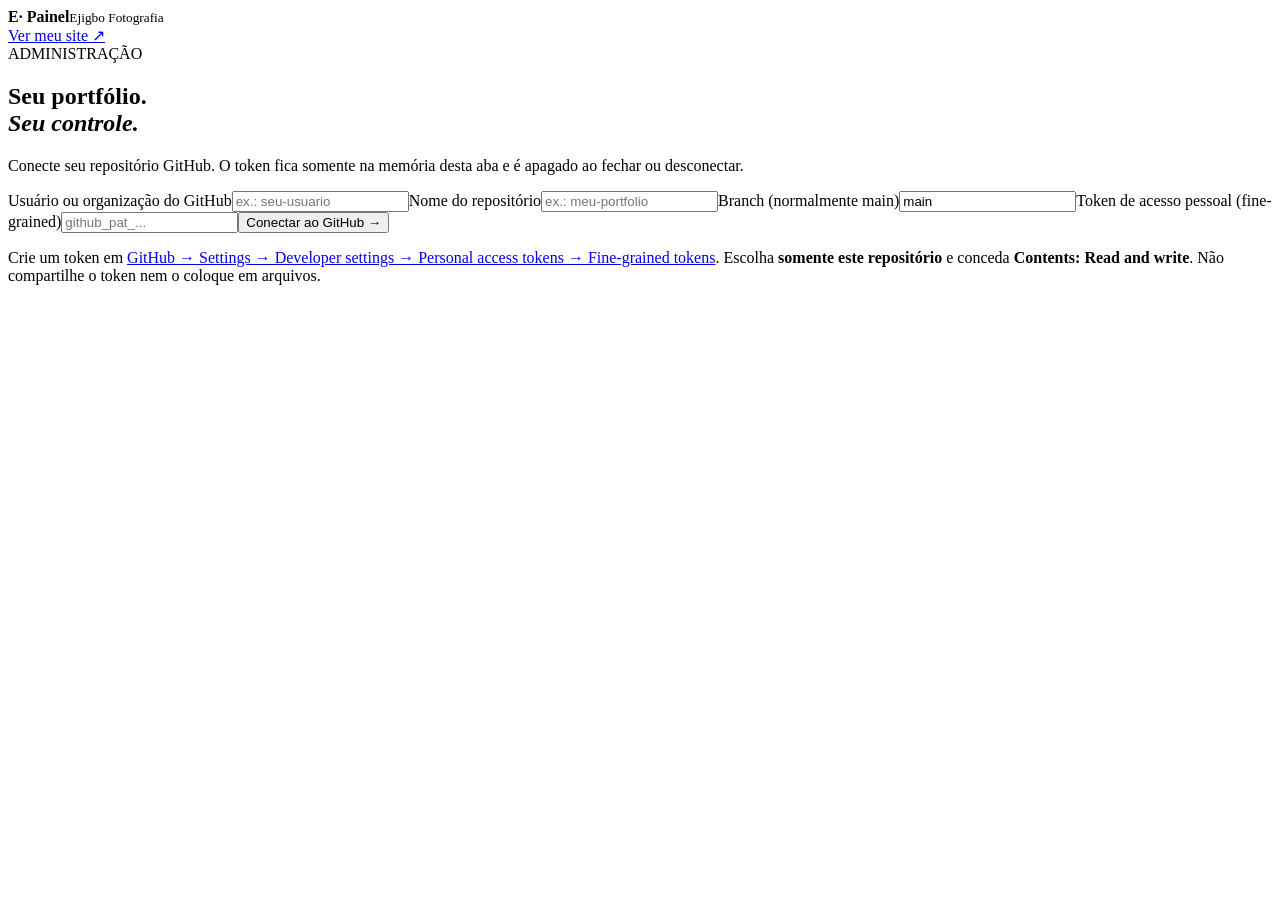
==== admin.html @ 43c0d75b "Add files via upload" ====
<!doctype html><html lang="pt-BR"><head><meta charset="utf-8"><meta name="viewport" content="width=device-width,initial-scale=1"><meta name="robots" content="noindex,nofollow"><title>Painel — Ejigbo Fotografia</title><link rel="stylesheet" href="assets/painel.css"></head><body><header class="top"><div><b>E<span>·</span> Painel</b><small>Ejigbo Fotografia</small></div><a href="./" target="_blank" rel="noopener noreferrer">Ver meu site ↗</a></header><main><section class="login" id="login"><div class="eyebrow">ADMINISTRAÇÃO</div><h1>Seu portfólio.<br><em>Seu controle.</em></h1><p>Conecte seu repositório GitHub. O token fica somente na memória desta aba e é apagado ao fechar ou desconectar.</p><form id="login-form"><label>Usuário ou organização do GitHub<input id="owner" placeholder="ex.: seu-usuario" required autocomplete="off" spellcheck="false"></label><label>Nome do repositório<input id="repo" placeholder="ex.: meu-portfolio" required autocomplete="off" spellcheck="false"></label><label>Branch (normalmente main)<input id="branch" value="main" required autocomplete="off" spellcheck="false"></label><label>Token de acesso pessoal (fine-grained)<input id="token" type="password" required placeholder="github_pat_..." autocomplete="off"></label><button class="primary" type="submit">Conectar ao GitHub →</button></form><p class="tip">Crie um token em <a href="https://github.com/settings/personal-access-tokens/new" target="_blank" rel="noopener noreferrer">GitHub → Settings → Developer settings → Personal access tokens → Fine-grained tokens</a>. Escolha <strong>somente este repositório</strong> e conceda <strong>Contents: Read and write</strong>. Não compartilhe o token nem o coloque em arquivos.</p></section>
<section id="panel" hidden><div class="head"><div><div class="eyebrow">PAINEL DE PUBLICAÇÃO</div><h1>Meu estúdio<span>.</span></h1><p id="repo-label"></p></div><button id="disconnect" class="secondary">Desconectar</button></div><div id="status" aria-live="polite"></div><nav class="tabs" aria-label="Seções do painel"><button type="button" class="active" data-tab="general">Página inicial</button><button type="button" data-tab="about">Quem sou</button><button type="button" data-tab="services">Serviços</button><button type="button" data-tab="contact">Contatos</button><button type="button" data-tab="photos">Fotografias</button></nav><form id="site-form"><section class="tab" data-section="general"><h2>Identidade e página inicial</h2><div class="fields"><label>Nome do estúdio<input name="studio"></label><label>Frase de assinatura<input name="tagline"></label><label>Título da capa<textarea name="hero_title" rows="2"></textarea></label><label>Texto da capa<textarea name="hero_text" rows="3"></textarea></label><label>Título da introdução<input name="intro_title"></label><label>Texto da introdução<textarea name="intro_text" rows="3"></textarea></label></div><label class="filelabel">Foto de capa <input type="file" id="hero-upload" accept="image/jpeg,image/png,image/webp"></label><div id="hero-current" class="preview"></div><button class="secondary" id="remove-hero" type="button">Remover seleção de capa</button></section>
<section class="tab" data-section="about" hidden><h2>Quem sou</h2><div class="fields"><label>Título<input name="about_title"></label><label>Minha biografia<textarea name="about_text" rows="9"></textarea></label></div><label class="filelabel">Meu retrato <input type="file" id="about-upload" accept="image/jpeg,image/png,image/webp"></label><div id="about-current" class="preview"></div><button class="secondary" id="remove-about" type="button">Remover retrato</button></section>
<section class="tab" data-section="services" hidden><h2>Serviços fotográficos</h2><label>Título da seção<input name="services_title"></label><div id="services-fields"></div></section>
<section class="tab" data-section="contact" hidden><h2>Contato e redes sociais</h2><div class="fields"><label>Cidade e local de atendimento<input name="location"></label><label>Telefone (com DDD)<input name="phone" placeholder="(21) 99999-9999"></label><label>WhatsApp com DDD e país<input name="whatsapp" placeholder="5521999999999"></label><label>Instagram (usuário ou URL)<input name="instagram" placeholder="@seuinstagram"></label><label>E-mail profissional<input name="email" type="email"></label></div></section>
<section class="tab" data-section="photos" hidden><h2>Adicionar fotografias</h2><p class="hint">Use JPG, PNG ou WebP. As imagens são reduzidas antes da publicação para carregar mais rápido. As fotos publicadas ficam visíveis ao público.</p><div class="fields"><label>Selecione as fotografias<input type="file" id="photo-files" accept="image/jpeg,image/png,image/webp" multiple></label><label>Categoria<input id="photo-category" placeholder="Ex.: Ensaios, Eventos, Cultura"></label><label>Título (opcional)<input id="photo-title" placeholder="Ex.: Retratos em luz natural"></label><label>Legenda (opcional)<input id="photo-caption"></label></div><button class="primary" type="button" id="upload-photos">Enviar fotografias ao GitHub</button><p class="hint">Cada imagem cria uma publicação no repositório. Após enviar, clique em “Publicar alterações” para atualizar a galeria.</p><h2 class="space">Gerenciar portfólio</h2><div id="photo-list"></div></section>
<div class="save"><p>As alterações só aparecem no site depois de publicar. A atualização do GitHub Pages pode levar alguns minutos.</p><button class="primary" type="submit" id="save">Publicar alterações →</button></div></form></section></main><script src="assets/painel.js" defer></script></body></html>
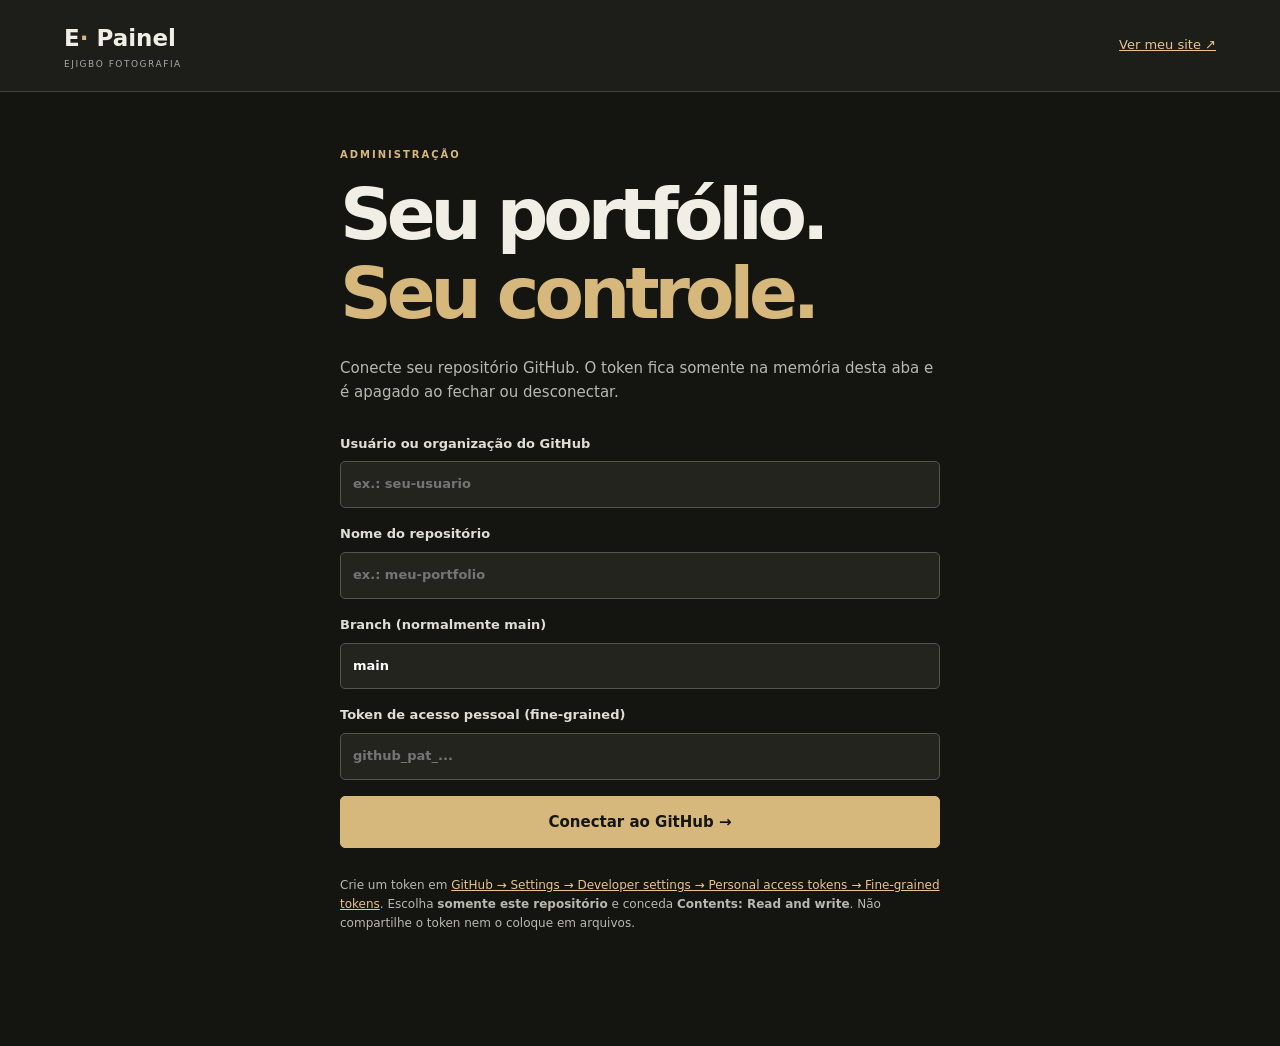
==== commit 695118a3: "Add files via upload" ====
--- a/admin.html
+++ b/admin.html
@@ -3,5 +3,5 @@
 <section class="tab" data-section="about" hidden><h2>Quem sou</h2><div class="fields"><label>Título<input name="about_title"></label><label>Minha biografia<textarea name="about_text" rows="9"></textarea></label></div><label class="filelabel">Meu retrato <input type="file" id="about-upload" accept="image/jpeg,image/png,image/webp"></label><div id="about-current" class="preview"></div><button class="secondary" id="remove-about" type="button">Remover retrato</button></section>
 <section class="tab" data-section="services" hidden><h2>Serviços fotográficos</h2><label>Título da seção<input name="services_title"></label><div id="services-fields"></div></section>
 <section class="tab" data-section="contact" hidden><h2>Contato e redes sociais</h2><div class="fields"><label>Cidade e local de atendimento<input name="location"></label><label>Telefone (com DDD)<input name="phone" placeholder="(21) 99999-9999"></label><label>WhatsApp com DDD e país<input name="whatsapp" placeholder="5521999999999"></label><label>Instagram (usuário ou URL)<input name="instagram" placeholder="@seuinstagram"></label><label>E-mail profissional<input name="email" type="email"></label></div></section>
-<section class="tab" data-section="photos" hidden><h2>Adicionar fotografias</h2><p class="hint">Use JPG, PNG ou WebP. As imagens são reduzidas antes da publicação para carregar mais rápido. As fotos publicadas ficam visíveis ao público.</p><div class="fields"><label>Selecione as fotografias<input type="file" id="photo-files" accept="image/jpeg,image/png,image/webp" multiple></label><label>Categoria<input id="photo-category" placeholder="Ex.: Ensaios, Eventos, Cultura"></label><label>Título (opcional)<input id="photo-title" placeholder="Ex.: Retratos em luz natural"></label><label>Legenda (opcional)<input id="photo-caption"></label></div><button class="primary" type="button" id="upload-photos">Enviar fotografias ao GitHub</button><p class="hint">Cada imagem cria uma publicação no repositório. Após enviar, clique em “Publicar alterações” para atualizar a galeria.</p><h2 class="space">Gerenciar portfólio</h2><div id="photo-list"></div></section>
+<section class="tab" data-section="photos" hidden><h2>Adicionar fotografias</h2><p class="hint"><strong>Importante:</strong> publique somente imagens autorizadas, respeitando pessoas, comunidades e momentos que não devem ser fotografados.</p><p class="hint">Use JPG, PNG ou WebP. As imagens são reduzidas antes da publicação para carregar mais rápido. As fotos publicadas ficam visíveis ao público.</p><div class="fields"><label>Selecione as fotografias<input type="file" id="photo-files" accept="image/jpeg,image/png,image/webp" multiple></label><label>Categoria<input id="photo-category" placeholder="Ex.: Candomblé, Umbanda, Retratos"></label><label>Título (opcional)<input id="photo-title" placeholder="Ex.: Celebração e memória"></label><label>Legenda (opcional)<input id="photo-caption"></label></div><button class="primary" type="button" id="upload-photos">Enviar fotografias ao GitHub</button><p class="hint">Cada imagem cria uma publicação no repositório. Após enviar, clique em “Publicar alterações” para atualizar a galeria.</p><h2 class="space">Gerenciar portfólio</h2><div id="photo-list"></div></section>
 <div class="save"><p>As alterações só aparecem no site depois de publicar. A atualização do GitHub Pages pode levar alguns minutos.</p><button class="primary" type="submit" id="save">Publicar alterações →</button></div></form></section></main><script src="assets/painel.js" defer></script></body></html>
--- a/assets/painel.css
+++ b/assets/painel.css
@@ -0,0 +1 @@
+*{box-sizing:border-box}body{margin:0;font:15px/1.6 system-ui,-apple-system,Segoe UI,sans-serif;color:#f1eee6;background:#141411}button,input,textarea{font:inherit}button{cursor:pointer}a{color:#e7c58e}.top{padding:20px clamp(20px,5vw,80px);background:#1d1d19;border-bottom:1px solid #45443c;display:flex;justify-content:space-between;align-items:center;gap:12px}.top b{font-size:23px}.top b span,.head h1 span{color:#d6b87c}.top small{display:block;letter-spacing:.17em;text-transform:uppercase;font-size:9px;color:#aaa}.top a{font-size:13px}main{max-width:1130px;margin:auto;padding:55px 24px 100px}.login{max-width:600px;margin:auto}.eyebrow{letter-spacing:.2em;color:#d6b87c;font-size:10px;font-weight:800}.login h1,.head h1{font-size:clamp(43px,6vw,72px);line-height:1.1;letter-spacing:-.07em;margin:12px 0 22px}.login h1 em{font-style:normal;color:#d6b87c}.login p,.head p,.save p,.hint{color:#b9b8b0}.login form{margin-top:30px;display:grid;gap:16px}label{display:flex;flex-direction:column;gap:7px;color:#dfded6;font-weight:600;font-size:13px}input,textarea{background:#24241f;border:1px solid #55544b;color:white;border-radius:5px;min-height:46px;padding:12px;width:100%}textarea{resize:vertical}input[type=file]{font-size:12px}.primary,.secondary{border-radius:5px;padding:13px 19px;font-weight:750;border:1px solid #666}.primary{background:#d6b87c;color:#151512;border-color:#d6b87c}.secondary{background:#24241f;color:white}.primary:disabled,.secondary:disabled{opacity:.5;cursor:wait}.tip{font-size:12px;margin-top:28px}.head{display:flex;justify-content:space-between;align-items:center;gap:12px}.head h1{margin:5px 0}.tabs{display:flex;flex-wrap:wrap;gap:8px;margin:35px 0 25px}.tabs button{border:1px solid #59584c;color:#e4e1d6;background:transparent;padding:12px 15px;border-radius:4px}.tabs button.active{background:#d6b87c;color:#171611;border-color:#d6b87c}h2{font-size:25px;letter-spacing:-.04em}.tab{min-height:260px}.tab[hidden],#panel[hidden],#login[hidden]{display:none}.fields{display:grid;grid-template-columns:repeat(2,minmax(0,1fr));gap:20px}.fields label:has(textarea){grid-column:1/-1}.filelabel{margin-top:22px;max-width:450px}.preview{margin:18px 0}.preview img{width:180px;height:120px;object-fit:cover;border:1px solid #777;border-radius:5px}#services-fields{display:grid;gap:22px;margin-top:18px}.service-edit{padding:18px;border:1px solid #4b4a41;display:grid;grid-template-columns:1fr 2fr;gap:15px}.save{border-top:1px solid #58564c;margin-top:35px;padding-top:25px;display:flex;justify-content:space-between;align-items:center;gap:18px}.save p{font-size:12px;max-width:580px}#status:not(:empty){padding:15px;margin:22px 0;background:#292922;border-left:3px solid #d6b87c;white-space:pre-wrap}.photo-row{display:flex;gap:20px;align-items:center;padding:15px;border-bottom:1px solid #45453e}.photo-row img{height:90px;width:110px;object-fit:cover}.photo-data{flex:1;display:grid;grid-template-columns:1fr 1fr;gap:8px}.photo-row button{background:#3d2723;border:1px solid #9e5f4c;color:#fff;padding:10px}.space{margin-top:40px}@media(max-width:680px){.fields,.service-edit,.photo-data{grid-template-columns:1fr}.photo-row{flex-wrap:wrap}.save,.head{align-items:flex-start;flex-direction:column}}
